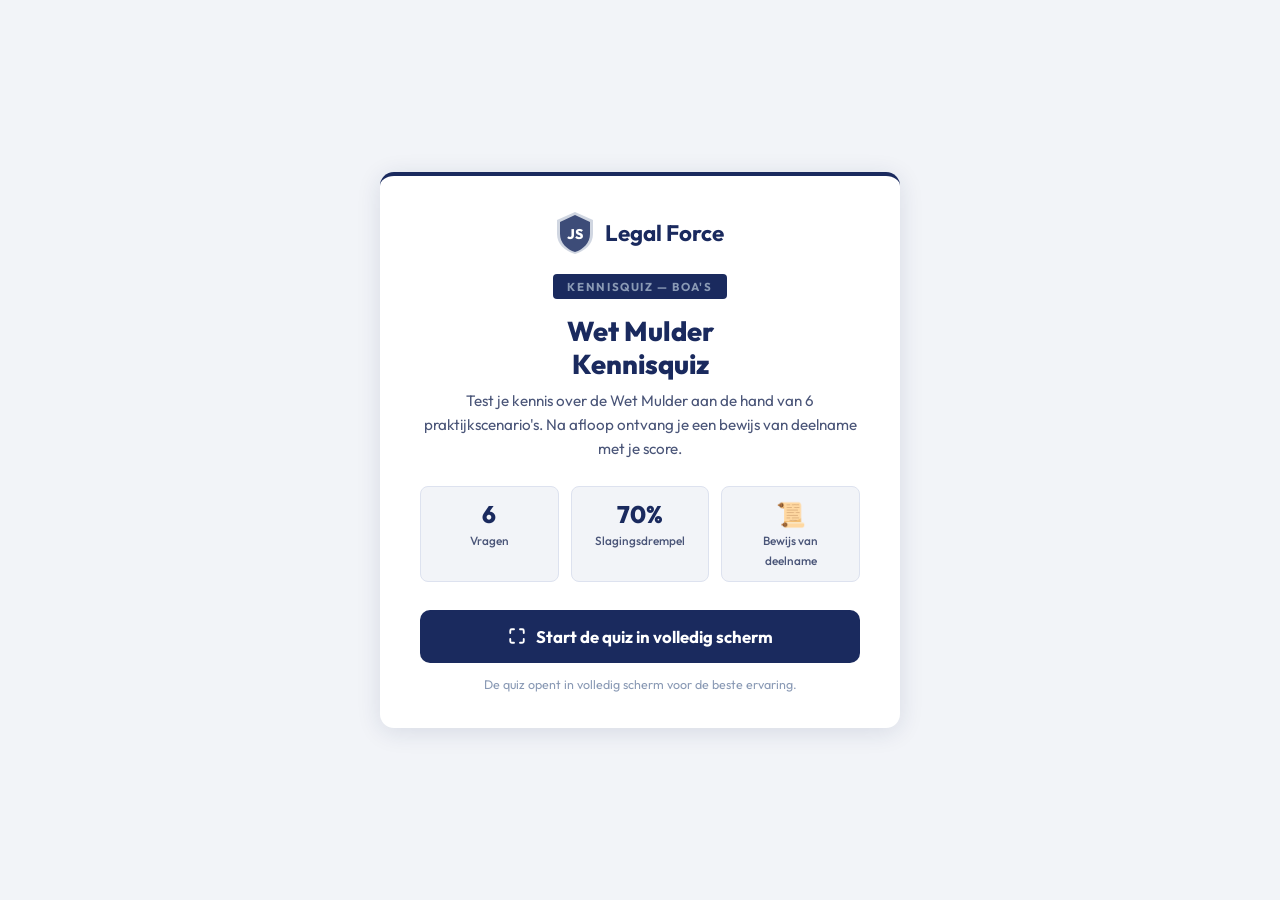
==== launcher.html @ 0c56dde0 "Add files via upload" ====
<!DOCTYPE html>
<html lang="nl">
<head>
  <meta charset="UTF-8" />
  <meta name="viewport" content="width=device-width, initial-scale=1.0" />
  <title>Kennisquiz Wet Mulder — JS Legal Force</title>
  <style>
    @import url('https://fonts.googleapis.com/css2?family=Outfit:wght@400;600;700;800&display=swap');
    * { box-sizing: border-box; margin: 0; padding: 0; }
    body {
      font-family: 'Outfit', sans-serif;
      background: #f2f4f8;
      display: flex;
      align-items: center;
      justify-content: center;
      min-height: 100vh;
      padding: 20px;
    }
    .launcher {
      background: #fff;
      border-radius: 14px;
      box-shadow: 0 4px 24px rgba(26,42,94,0.12);
      border-top: 4px solid #1a2a5e;
      padding: 36px 40px;
      max-width: 520px;
      width: 100%;
      text-align: center;
    }
    .launcher-logo {
      display: flex;
      align-items: center;
      justify-content: center;
      gap: 12px;
      margin-bottom: 20px;
    }
    .launcher-logo svg { width: 36px; height: 42px; }
    .launcher-logo span { font-size: 1.4rem; font-weight: 700; color: #1a2a5e; }
    .launcher-badge {
      display: inline-block;
      background: #1a2a5e;
      color: #8a9ab5;
      font-size: 0.72rem;
      font-weight: 700;
      letter-spacing: 0.14em;
      text-transform: uppercase;
      padding: 5px 14px;
      border-radius: 4px;
      margin-bottom: 16px;
    }
    .launcher-titel {
      font-size: 1.7rem;
      font-weight: 800;
      color: #1a2a5e;
      margin-bottom: 8px;
      line-height: 1.2;
    }
    .launcher-omschrijving {
      font-size: 0.95rem;
      color: #4a5578;
      line-height: 1.6;
      margin-bottom: 24px;
    }
    .launcher-info {
      display: flex;
      justify-content: center;
      gap: 12px;
      margin-bottom: 28px;
    }
    .info-item {
      background: #f2f4f8;
      border-radius: 8px;
      padding: 12px 16px;
      text-align: center;
      border: 1px solid #dde2ef;
      flex: 1;
    }
    .info-getal { font-size: 1.5rem; font-weight: 800; color: #1a2a5e; display: block; }
    .info-label { font-size: 0.74rem; color: #4a5578; font-weight: 500; }
    .btn-start {
      display: flex;
      align-items: center;
      justify-content: center;
      gap: 10px;
      background: #1a2a5e;
      color: #fff;
      border: none;
      border-radius: 10px;
      font-family: 'Outfit', sans-serif;
      font-weight: 700;
      font-size: 1.05rem;
      padding: 16px 32px;
      cursor: pointer;
      width: 100%;
      transition: background 0.2s, transform 0.1s;
    }
    .btn-start:hover { background: #243580; }
    .btn-start:active { transform: scale(0.98); }
    .launcher-disclaimer { font-size: 0.78rem; color: #8a9ab5; margin-top: 14px; }
    .overlay {
      display: none;
      position: fixed;
      top: 0; left: 0;
      width: 100vw; height: 100vh;
      background: #000;
      z-index: 99999;
      flex-direction: column;
    }
    .overlay.actief { display: flex; }
    .overlay-topbalk {
      background: #1a2a5e;
      display: flex;
      align-items: center;
      justify-content: space-between;
      padding: 10px 20px;
      flex-shrink: 0;
      height: 48px;
    }
    .overlay-titel {
      color: #fff;
      font-weight: 700;
      font-size: 0.95rem;
      display: flex;
      align-items: center;
      gap: 10px;
    }
    .overlay-titel svg { width: 22px; height: 26px; }
    .btn-sluiten {
      display: flex;
      align-items: center;
      gap: 8px;
      background: rgba(255,255,255,0.15);
      color: #fff;
      border: 1px solid rgba(255,255,255,0.3);
      border-radius: 6px;
      font-family: 'Outfit', sans-serif;
      font-weight: 600;
      font-size: 0.85rem;
      padding: 6px 14px;
      cursor: pointer;
      transition: background 0.2s;
    }
    .btn-sluiten:hover { background: rgba(255,255,255,0.25); }
    .overlay-iframe { flex: 1; width: 100%; border: none; background: #f2f4f8; }
    @media (max-width: 480px) {
      .launcher { padding: 24px 18px; }
      .launcher-titel { font-size: 1.3rem; }
    }
  </style>
</head>
<body>

  <div class="launcher">
    <div class="launcher-logo">
      <svg viewBox="0 0 36 42" fill="none" xmlns="http://www.w3.org/2000/svg">
        <path d="M18 0L36 8V22C36 32 28 39 18 42C8 39 0 32 0 22V8L18 0Z" fill="#8a9ab5" opacity="0.4"/>
        <path d="M18 3L33 10V22C33 31 26 37.5 18 40C10 37.5 3 31 3 22V10L18 3Z" fill="#1a2a5e" opacity="0.8"/>
        <text x="18" y="27" text-anchor="middle" font-family="Outfit" font-weight="800" font-size="14" fill="white">JS</text>
      </svg>
      <span>Legal Force</span>
    </div>
    <span class="launcher-badge">Kennisquiz — BOA's</span>
    <h1 class="launcher-titel">Wet Mulder<br>Kennisquiz</h1>
    <p class="launcher-omschrijving">Test je kennis over de Wet Mulder aan de hand van 6 praktijkscenario's. Na afloop ontvang je een bewijs van deelname met je score.</p>
    <div class="launcher-info">
      <div class="info-item">
        <span class="info-getal">6</span>
        <span class="info-label">Vragen</span>
      </div>
      <div class="info-item">
        <span class="info-getal">70%</span>
        <span class="info-label">Slagingsdrempel</span>
      </div>
      <div class="info-item">
        <span class="info-getal">📜</span>
        <span class="info-label">Bewijs van deelname</span>
      </div>
    </div>
    <button class="btn-start" onclick="startFullscreen()">
      <svg width="18" height="18" viewBox="0 0 24 24" fill="none" stroke="currentColor" stroke-width="2.5" stroke-linecap="round">
        <path d="M8 3H5a2 2 0 00-2 2v3M16 3h3a2 2 0 012 2v3M8 21H5a2 2 0 01-2-2v-3M16 21h3a2 2 0 002-2v-3"/>
      </svg>
      Start de quiz in volledig scherm
    </button>
    <p class="launcher-disclaimer">De quiz opent in volledig scherm voor de beste ervaring.</p>
  </div>

  <div id="overlay" class="overlay">
    <div class="overlay-topbalk">
      <div class="overlay-titel">
        <svg viewBox="0 0 36 42" fill="none" xmlns="http://www.w3.org/2000/svg">
          <path d="M18 0L36 8V22C36 32 28 39 18 42C8 39 0 32 0 22V8L18 0Z" fill="#8a9ab5" opacity="0.3"/>
          <text x="18" y="27" text-anchor="middle" font-family="Outfit" font-weight="800" font-size="14" fill="white">JS</text>
        </svg>
        Legal Force — Kennisquiz Wet Mulder
      </div>
      <button class="btn-sluiten" onclick="sluitFullscreen()">
        <svg width="14" height="14" viewBox="0 0 24 24" fill="none" stroke="currentColor" stroke-width="2.5" stroke-linecap="round">
          <path d="M18 6L6 18M6 6l12 12"/>
        </svg>
        Sluiten
      </button>
    </div>
    <iframe id="quiz-iframe" class="overlay-iframe" src="" title="Kennisquiz Wet Mulder"></iframe>
  </div>

  <script>
    const QUIZ_URL = 'https://jslegalforce.github.io/wet-mulder-quiz/';

    function startFullscreen() {
      const overlay = document.getElementById('overlay');
      document.getElementById('quiz-iframe').src = QUIZ_URL;
      overlay.classList.add('actief');
      document.body.style.overflow = 'hidden';
      if (overlay.requestFullscreen) overlay.requestFullscreen().catch(() => {});
      else if (overlay.webkitRequestFullscreen) overlay.webkitRequestFullscreen();
    }

    function sluitFullscreen() {
      const overlay = document.getElementById('overlay');
      overlay.classList.remove('actief');
      document.body.style.overflow = '';
      document.getElementById('quiz-iframe').src = '';
      if (document.exitFullscreen) document.exitFullscreen().catch(() => {});
      else if (document.webkitExitFullscreen) document.webkitExitFullscreen();
    }

    document.addEventListener('keydown', (e) => {
      if (e.key === 'Escape' && document.getElementById('overlay').classList.contains('actief')) {
        sluitFullscreen();
      }
    });
  </script>

</body>
</html>
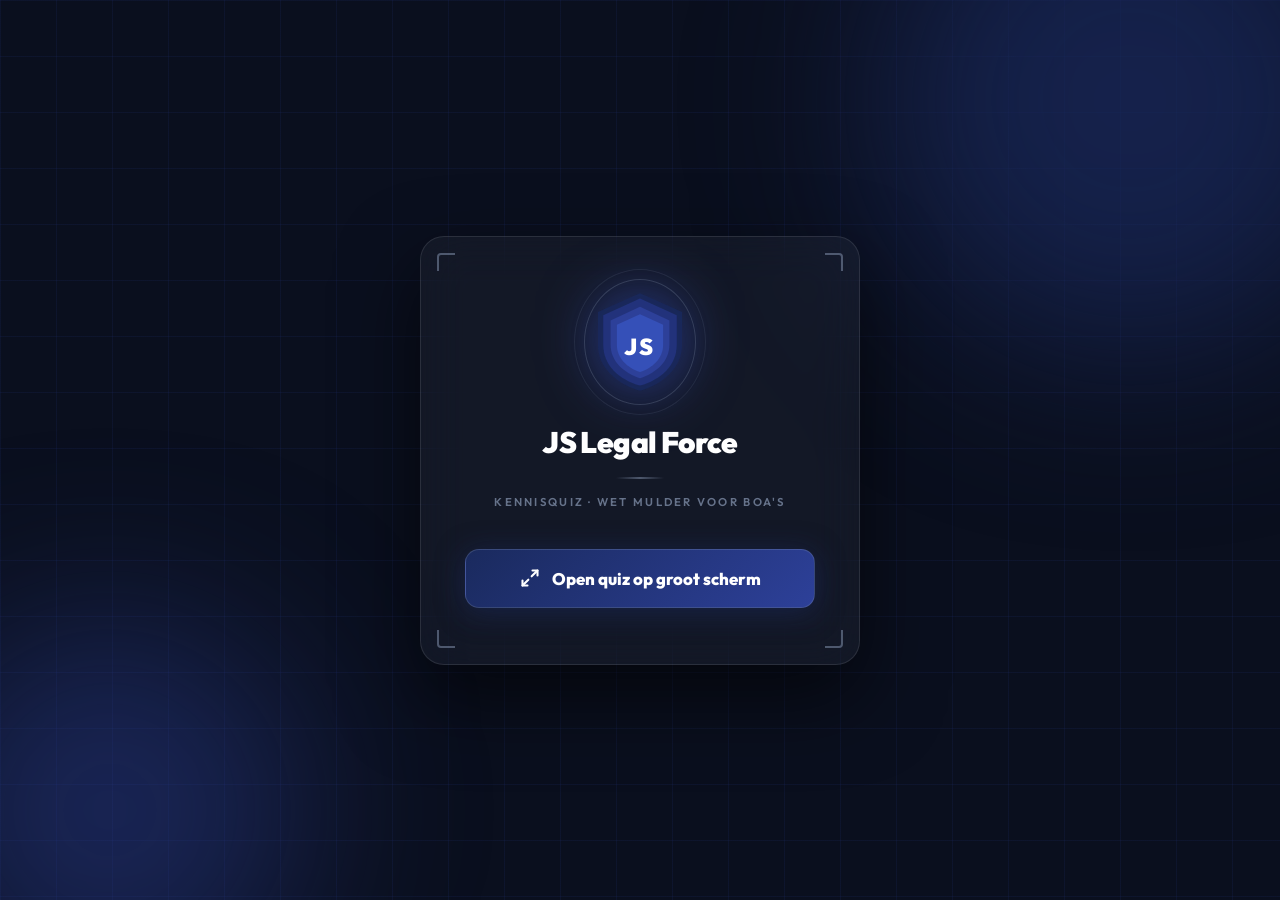
==== commit b1ca0145: "Update launcher.html" ====
--- a/launcher.html
+++ b/launcher.html
@@ -3,233 +3,66 @@
 <head>
   <meta charset="UTF-8" />
   <meta name="viewport" content="width=device-width, initial-scale=1.0" />
-  <title>Kennisquiz Wet Mulder — JS Legal Force</title>
+  <title>Kennisquiz Wet Mulder – JS Legal Force</title>
+  <link rel="preconnect" href="https://fonts.googleapis.com">
+  <link href="https://fonts.googleapis.com/css2?family=Outfit:wght@400;600;700;800;900&display=swap" rel="stylesheet">
   <style>
-    @import url('https://fonts.googleapis.com/css2?family=Outfit:wght@400;600;700;800&display=swap');
-    * { box-sizing: border-box; margin: 0; padding: 0; }
-    body {
-      font-family: 'Outfit', sans-serif;
-      background: #f2f4f8;
-      display: flex;
-      align-items: center;
-      justify-content: center;
-      min-height: 100vh;
-      padding: 20px;
-    }
-    .launcher {
-      background: #fff;
-      border-radius: 14px;
-      box-shadow: 0 4px 24px rgba(26,42,94,0.12);
-      border-top: 4px solid #1a2a5e;
-      padding: 36px 40px;
-      max-width: 520px;
-      width: 100%;
-      text-align: center;
-    }
-    .launcher-logo {
-      display: flex;
-      align-items: center;
-      justify-content: center;
-      gap: 12px;
-      margin-bottom: 20px;
-    }
-    .launcher-logo svg { width: 36px; height: 42px; }
-    .launcher-logo span { font-size: 1.4rem; font-weight: 700; color: #1a2a5e; }
-    .launcher-badge {
-      display: inline-block;
-      background: #1a2a5e;
-      color: #8a9ab5;
-      font-size: 0.72rem;
-      font-weight: 700;
-      letter-spacing: 0.14em;
-      text-transform: uppercase;
-      padding: 5px 14px;
-      border-radius: 4px;
-      margin-bottom: 16px;
-    }
-    .launcher-titel {
-      font-size: 1.7rem;
-      font-weight: 800;
-      color: #1a2a5e;
-      margin-bottom: 8px;
-      line-height: 1.2;
-    }
-    .launcher-omschrijving {
-      font-size: 0.95rem;
-      color: #4a5578;
-      line-height: 1.6;
-      margin-bottom: 24px;
-    }
-    .launcher-info {
-      display: flex;
-      justify-content: center;
-      gap: 12px;
-      margin-bottom: 28px;
-    }
-    .info-item {
-      background: #f2f4f8;
-      border-radius: 8px;
-      padding: 12px 16px;
-      text-align: center;
-      border: 1px solid #dde2ef;
-      flex: 1;
-    }
-    .info-getal { font-size: 1.5rem; font-weight: 800; color: #1a2a5e; display: block; }
-    .info-label { font-size: 0.74rem; color: #4a5578; font-weight: 500; }
-    .btn-start {
-      display: flex;
-      align-items: center;
-      justify-content: center;
-      gap: 10px;
-      background: #1a2a5e;
-      color: #fff;
-      border: none;
-      border-radius: 10px;
-      font-family: 'Outfit', sans-serif;
-      font-weight: 700;
-      font-size: 1.05rem;
-      padding: 16px 32px;
-      cursor: pointer;
-      width: 100%;
-      transition: background 0.2s, transform 0.1s;
-    }
-    .btn-start:hover { background: #243580; }
-    .btn-start:active { transform: scale(0.98); }
-    .launcher-disclaimer { font-size: 0.78rem; color: #8a9ab5; margin-top: 14px; }
-    .overlay {
-      display: none;
-      position: fixed;
-      top: 0; left: 0;
-      width: 100vw; height: 100vh;
-      background: #000;
-      z-index: 99999;
-      flex-direction: column;
-    }
-    .overlay.actief { display: flex; }
-    .overlay-topbalk {
-      background: #1a2a5e;
-      display: flex;
-      align-items: center;
-      justify-content: space-between;
-      padding: 10px 20px;
-      flex-shrink: 0;
-      height: 48px;
-    }
-    .overlay-titel {
-      color: #fff;
-      font-weight: 700;
-      font-size: 0.95rem;
-      display: flex;
-      align-items: center;
-      gap: 10px;
-    }
-    .overlay-titel svg { width: 22px; height: 26px; }
-    .btn-sluiten {
-      display: flex;
-      align-items: center;
-      gap: 8px;
-      background: rgba(255,255,255,0.15);
-      color: #fff;
-      border: 1px solid rgba(255,255,255,0.3);
-      border-radius: 6px;
-      font-family: 'Outfit', sans-serif;
-      font-weight: 600;
-      font-size: 0.85rem;
-      padding: 6px 14px;
-      cursor: pointer;
-      transition: background 0.2s;
-    }
-    .btn-sluiten:hover { background: rgba(255,255,255,0.25); }
-    .overlay-iframe { flex: 1; width: 100%; border: none; background: #f2f4f8; }
-    @media (max-width: 480px) {
-      .launcher { padding: 24px 18px; }
-      .launcher-titel { font-size: 1.3rem; }
-    }
+    *{box-sizing:border-box;margin:0;padding:0;}
+    html,body{height:100%;font-family:'Outfit',sans-serif;}
+    body{background:#0a0f1e;display:flex;align-items:center;justify-content:center;min-height:100vh;overflow:hidden;}
+    .bg-grid{position:fixed;inset:0;pointer-events:none;background-image:linear-gradient(rgba(45,64,153,0.12) 1px,transparent 1px),linear-gradient(90deg,rgba(45,64,153,0.12) 1px,transparent 1px);background-size:56px 56px;animation:gridMove 25s linear infinite;}
+    @keyframes gridMove{0%{background-position:0 0}100%{background-position:56px 56px}}
+    .orb{position:fixed;border-radius:50%;filter:blur(90px);pointer-events:none;}
+    .orb-1{width:500px;height:500px;background:rgba(26,42,94,0.7);top:-150px;right:-100px;animation:f1 9s ease-in-out infinite;}
+    .orb-2{width:380px;height:380px;background:rgba(45,64,153,0.45);bottom:-100px;left:-80px;animation:f2 11s ease-in-out infinite;}
+    @keyframes f1{0%,100%{transform:translate(0,0)}50%{transform:translate(-40px,40px)}}
+    @keyframes f2{0%,100%{transform:translate(0,0)}50%{transform:translate(30px,-30px)}}
+    .card{position:relative;z-index:10;width:min(440px,92vw);background:rgba(255,255,255,0.04);border:1px solid rgba(255,255,255,0.1);border-radius:24px;padding:56px 44px;text-align:center;backdrop-filter:blur(24px);-webkit-backdrop-filter:blur(24px);box-shadow:0 32px 80px rgba(0,0,0,0.6);animation:cardIn 0.8s cubic-bezier(0.34,1.56,0.64,1) both;}
+    @keyframes cardIn{from{opacity:0;transform:translateY(40px) scale(0.92)}to{opacity:1;transform:translateY(0) scale(1)}}
+    .corner{position:absolute;width:18px;height:18px;}
+    .tl{top:16px;left:16px;border-top:2px solid rgba(138,154,181,0.5);border-left:2px solid rgba(138,154,181,0.5);border-radius:4px 0 0 0;}
+    .tr{top:16px;right:16px;border-top:2px solid rgba(138,154,181,0.5);border-right:2px solid rgba(138,154,181,0.5);border-radius:0 4px 0 0;}
+    .bl{bottom:16px;left:16px;border-bottom:2px solid rgba(138,154,181,0.5);border-left:2px solid rgba(138,154,181,0.5);border-radius:0 0 0 4px;}
+    .br{bottom:16px;right:16px;border-bottom:2px solid rgba(138,154,181,0.5);border-right:2px solid rgba(138,154,181,0.5);border-radius:0 0 4px 0;}
+    .shield-wrap{display:inline-block;margin-bottom:28px;animation:shieldFloat 3.5s ease-in-out infinite;filter:drop-shadow(0 0 28px rgba(45,64,153,0.9));}
+    @keyframes shieldFloat{0%,100%{transform:translateY(0)}50%{transform:translateY(-8px)}}
+    .ring{position:relative;display:inline-block;}
+    .ring::before{content:'';position:absolute;inset:-14px;border-radius:50%;border:1px solid rgba(138,154,181,0.25);animation:rp 2.5s ease-in-out infinite;}
+    .ring::after{content:'';position:absolute;inset:-24px;border-radius:50%;border:1px solid rgba(138,154,181,0.12);animation:rp 2.5s ease-in-out infinite 0.5s;}
+    @keyframes rp{0%,100%{opacity:1;transform:scale(1)}50%{opacity:0.4;transform:scale(1.06)}}
+    .brand{font-weight:900;font-size:1.85rem;color:#fff;letter-spacing:-0.02em;margin-bottom:4px;}
+    .divider{width:48px;height:2px;background:linear-gradient(90deg,transparent,rgba(138,154,181,0.5),transparent);margin:16px auto;}
+    .sub{font-size:0.71rem;color:rgba(138,154,181,0.7);font-weight:600;letter-spacing:0.2em;text-transform:uppercase;margin-bottom:40px;}
+    .btn{position:relative;overflow:hidden;width:100%;background:linear-gradient(135deg,#1a2a5e,#2d4099);color:#fff;border:1px solid rgba(138,154,181,0.25);border-radius:14px;padding:18px 24px;font-family:'Outfit',sans-serif;font-weight:800;font-size:1.05rem;cursor:pointer;display:flex;align-items:center;justify-content:center;gap:12px;box-shadow:0 4px 28px rgba(26,42,94,0.6);transition:transform 0.2s,box-shadow 0.2s;}
+    .btn:hover{transform:translateY(-3px);box-shadow:0 10px 44px rgba(45,64,153,0.7);}
+    .btn:active{transform:scale(0.98);}
+    .btn::after{content:'';position:absolute;top:0;left:-100%;width:50%;height:100%;background:linear-gradient(90deg,transparent,rgba(255,255,255,0.12),transparent);animation:shimmer 3s ease-in-out infinite 1.5s;}
+    @keyframes shimmer{0%{left:-100%}60%,100%{left:150%}}
   </style>
 </head>
 <body>
-
-  <div class="launcher">
-    <div class="launcher-logo">
-      <svg viewBox="0 0 36 42" fill="none" xmlns="http://www.w3.org/2000/svg">
-        <path d="M18 0L36 8V22C36 32 28 39 18 42C8 39 0 32 0 22V8L18 0Z" fill="#8a9ab5" opacity="0.4"/>
-        <path d="M18 3L33 10V22C33 31 26 37.5 18 40C10 37.5 3 31 3 22V10L18 3Z" fill="#1a2a5e" opacity="0.8"/>
-        <text x="18" y="27" text-anchor="middle" font-family="Outfit" font-weight="800" font-size="14" fill="white">JS</text>
+  <div class="bg-grid"></div>
+  <div class="orb orb-1"></div>
+  <div class="orb orb-2"></div>
+  <div class="card">
+    <div class="corner tl"></div><div class="corner tr"></div>
+    <div class="corner bl"></div><div class="corner br"></div>
+    <div class="shield-wrap"><div class="ring">
+      <svg viewBox="0 0 80 93" fill="none" xmlns="http://www.w3.org/2000/svg" style="width:84px;height:98px;display:block;">
+        <path d="M40 0L80 18V49C80 71 62 86 40 93C18 86 0 71 0 49V18L40 0Z" fill="rgba(26,42,94,0.8)"/>
+        <path d="M40 5L75 21V49C75 69 60 82 40 88C20 82 5 69 5 49V21L40 5Z" fill="rgba(36,53,128,0.9)"/>
+        <path d="M40 13L68 26V49C68 65 55 76 40 81C25 76 12 65 12 49V26L40 13Z" fill="#2d4099"/>
+        <path d="M40 20L62 30V49C62 62 52 71 40 75C28 71 18 62 18 49V30L40 20Z" fill="#3550b8"/>
+        <text x="40" y="59" text-anchor="middle" font-family="Outfit,sans-serif" font-weight="900" font-size="22" fill="white" letter-spacing="2">JS</text>
       </svg>
-      <span>Legal Force</span>
-    </div>
-    <span class="launcher-badge">Kennisquiz — BOA's</span>
-    <h1 class="launcher-titel">Wet Mulder<br>Kennisquiz</h1>
-    <p class="launcher-omschrijving">Test je kennis over de Wet Mulder aan de hand van 6 praktijkscenario's. Na afloop ontvang je een bewijs van deelname met je score.</p>
-    <div class="launcher-info">
-      <div class="info-item">
-        <span class="info-getal">6</span>
-        <span class="info-label">Vragen</span>
-      </div>
-      <div class="info-item">
-        <span class="info-getal">70%</span>
-        <span class="info-label">Slagingsdrempel</span>
-      </div>
-      <div class="info-item">
-        <span class="info-getal">📜</span>
-        <span class="info-label">Bewijs van deelname</span>
-      </div>
-    </div>
-    <button class="btn-start" onclick="startFullscreen()">
-      <svg width="18" height="18" viewBox="0 0 24 24" fill="none" stroke="currentColor" stroke-width="2.5" stroke-linecap="round">
-        <path d="M8 3H5a2 2 0 00-2 2v3M16 3h3a2 2 0 012 2v3M8 21H5a2 2 0 01-2-2v-3M16 21h3a2 2 0 002-2v-3"/>
-      </svg>
-      Start de quiz in volledig scherm
+    </div></div>
+    <div class="brand">JS Legal Force</div>
+    <div class="divider"></div>
+    <div class="sub">Kennisquiz · Wet Mulder voor BOA's</div>
+    <button class="btn" onclick="window.open('https://jslegalforce.github.io/Wet-mulder-membirds-quiz/index.html','_blank','width='+screen.width+',height='+screen.height)">
+      <svg width="20" height="20" viewBox="0 0 24 24" fill="none" stroke="currentColor" stroke-width="2.5" stroke-linecap="round" stroke-linejoin="round" style="flex-shrink:0;"><polyline points="15 3 21 3 21 9"></polyline><polyline points="9 21 3 21 3 15"></polyline><line x1="21" y1="3" x2="14" y2="10"></line><line x1="3" y1="21" x2="10" y2="14"></line></svg>
+      Open quiz op groot scherm
     </button>
-    <p class="launcher-disclaimer">De quiz opent in volledig scherm voor de beste ervaring.</p>
   </div>
-
-  <div id="overlay" class="overlay">
-    <div class="overlay-topbalk">
-      <div class="overlay-titel">
-        <svg viewBox="0 0 36 42" fill="none" xmlns="http://www.w3.org/2000/svg">
-          <path d="M18 0L36 8V22C36 32 28 39 18 42C8 39 0 32 0 22V8L18 0Z" fill="#8a9ab5" opacity="0.3"/>
-          <text x="18" y="27" text-anchor="middle" font-family="Outfit" font-weight="800" font-size="14" fill="white">JS</text>
-        </svg>
-        Legal Force — Kennisquiz Wet Mulder
-      </div>
-      <button class="btn-sluiten" onclick="sluitFullscreen()">
-        <svg width="14" height="14" viewBox="0 0 24 24" fill="none" stroke="currentColor" stroke-width="2.5" stroke-linecap="round">
-          <path d="M18 6L6 18M6 6l12 12"/>
-        </svg>
-        Sluiten
-      </button>
-    </div>
-    <iframe id="quiz-iframe" class="overlay-iframe" src="" title="Kennisquiz Wet Mulder"></iframe>
-  </div>
-
-  <script>
-    const QUIZ_URL = 'https://jslegalforce.github.io/wet-mulder-quiz/';
-
-    function startFullscreen() {
-      const overlay = document.getElementById('overlay');
-      document.getElementById('quiz-iframe').src = QUIZ_URL;
-      overlay.classList.add('actief');
-      document.body.style.overflow = 'hidden';
-      if (overlay.requestFullscreen) overlay.requestFullscreen().catch(() => {});
-      else if (overlay.webkitRequestFullscreen) overlay.webkitRequestFullscreen();
-    }
-
-    function sluitFullscreen() {
-      const overlay = document.getElementById('overlay');
-      overlay.classList.remove('actief');
-      document.body.style.overflow = '';
-      document.getElementById('quiz-iframe').src = '';
-      if (document.exitFullscreen) document.exitFullscreen().catch(() => {});
-      else if (document.webkitExitFullscreen) document.webkitExitFullscreen();
-    }
-
-    document.addEventListener('keydown', (e) => {
-      if (e.key === 'Escape' && document.getElementById('overlay').classList.contains('actief')) {
-        sluitFullscreen();
-      }
-    });
-  </script>
-
 </body>
 </html>
